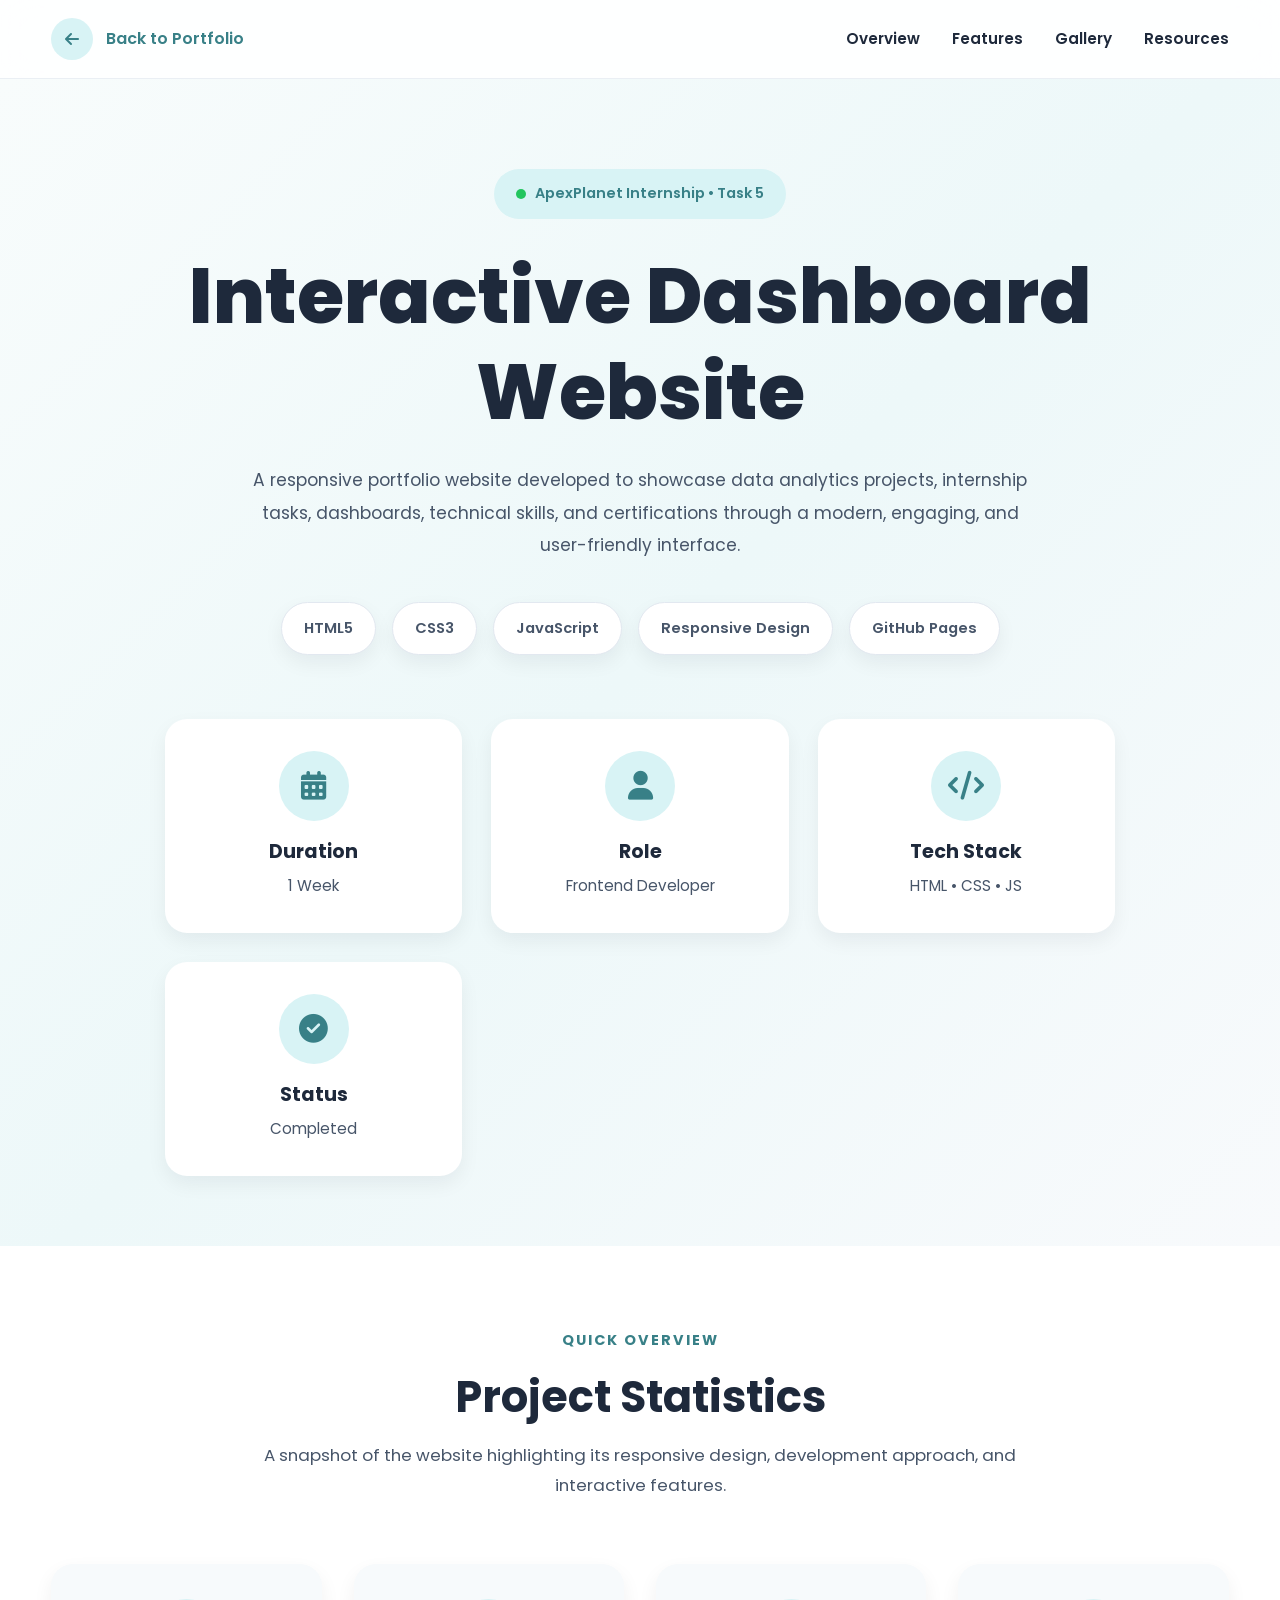
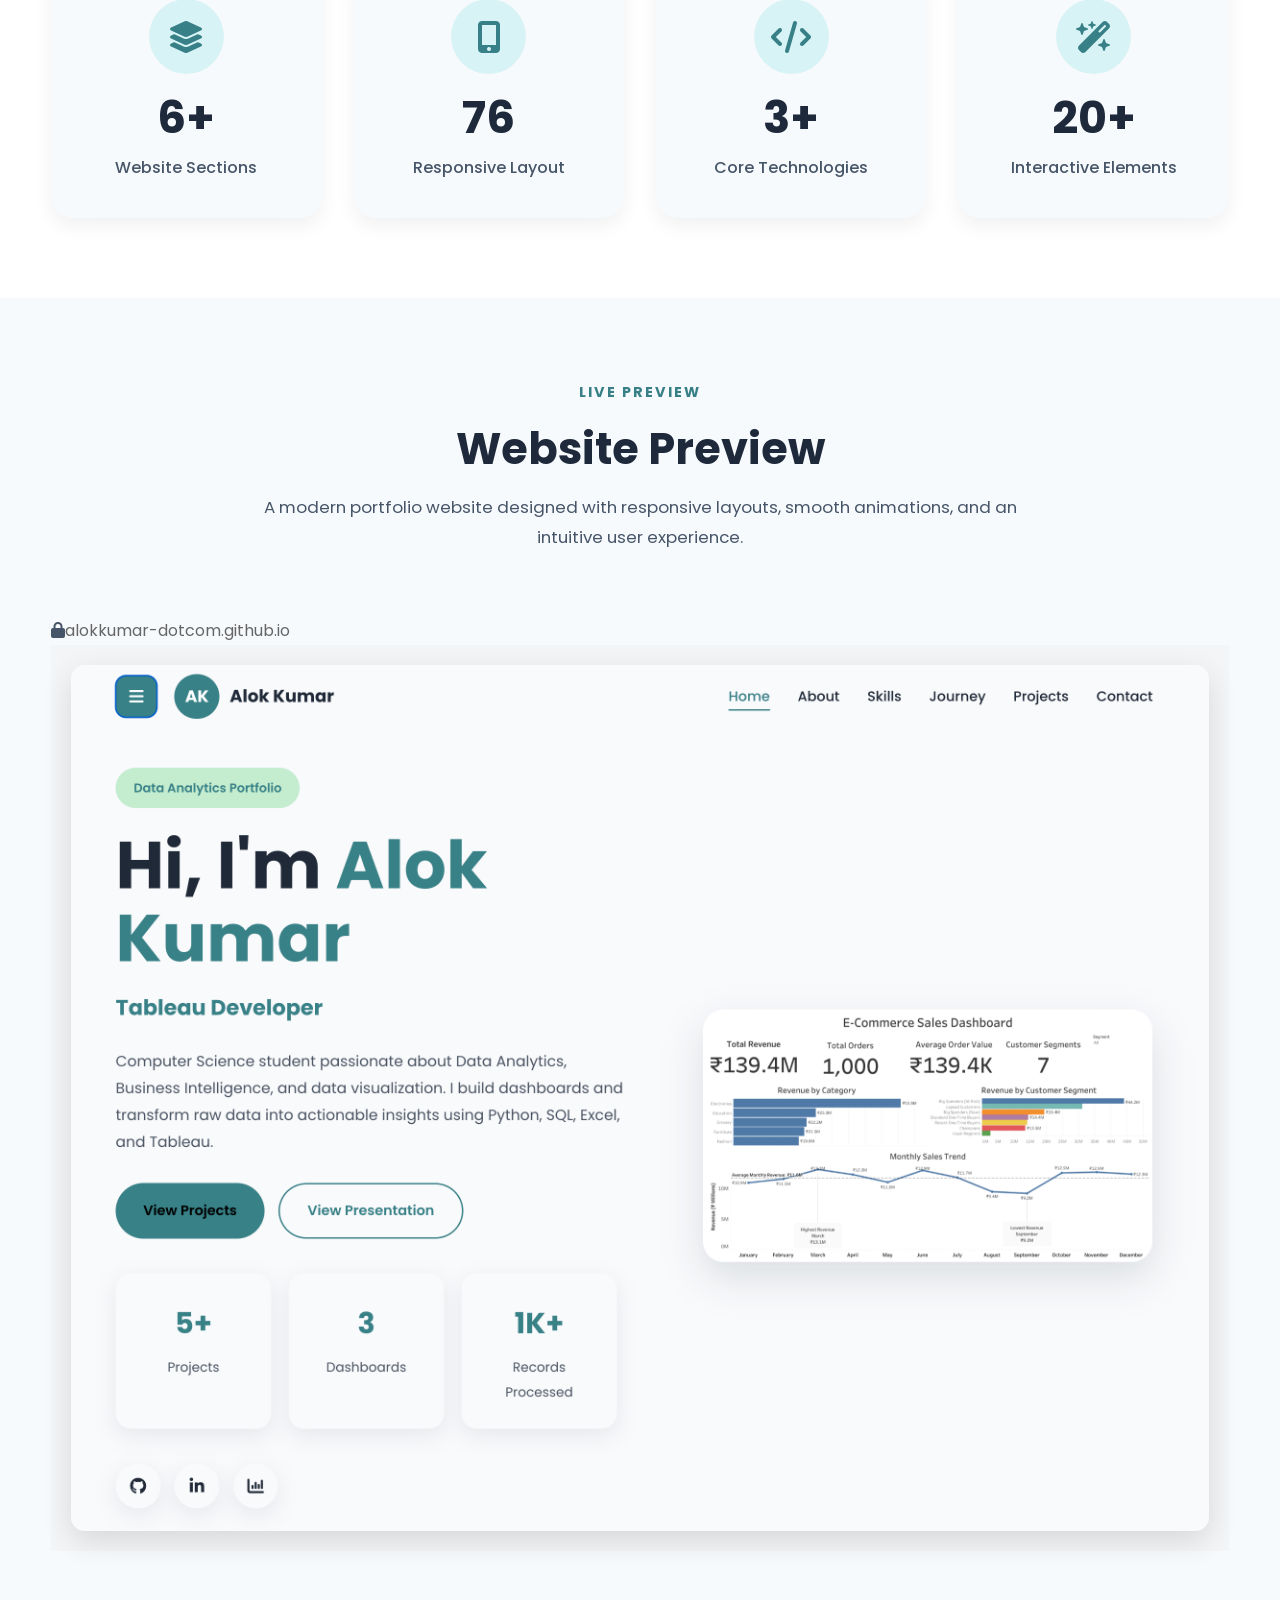
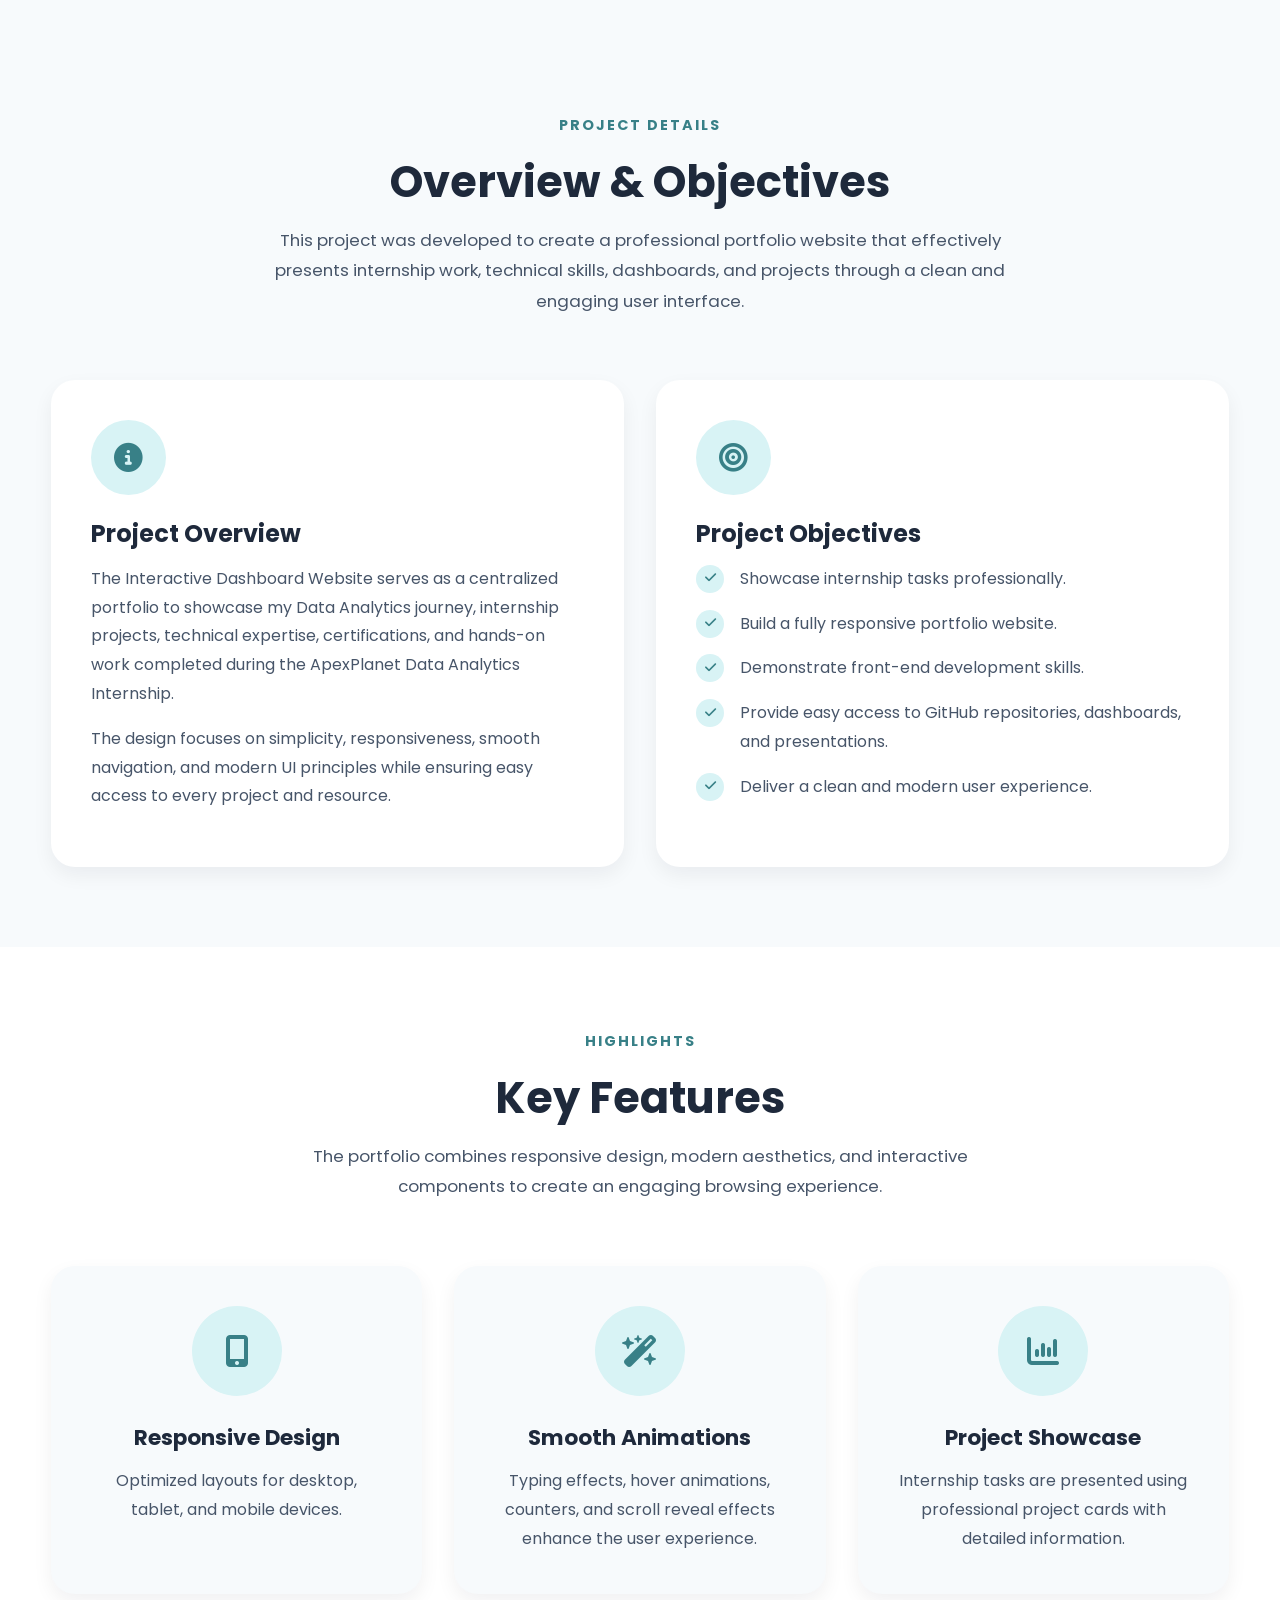
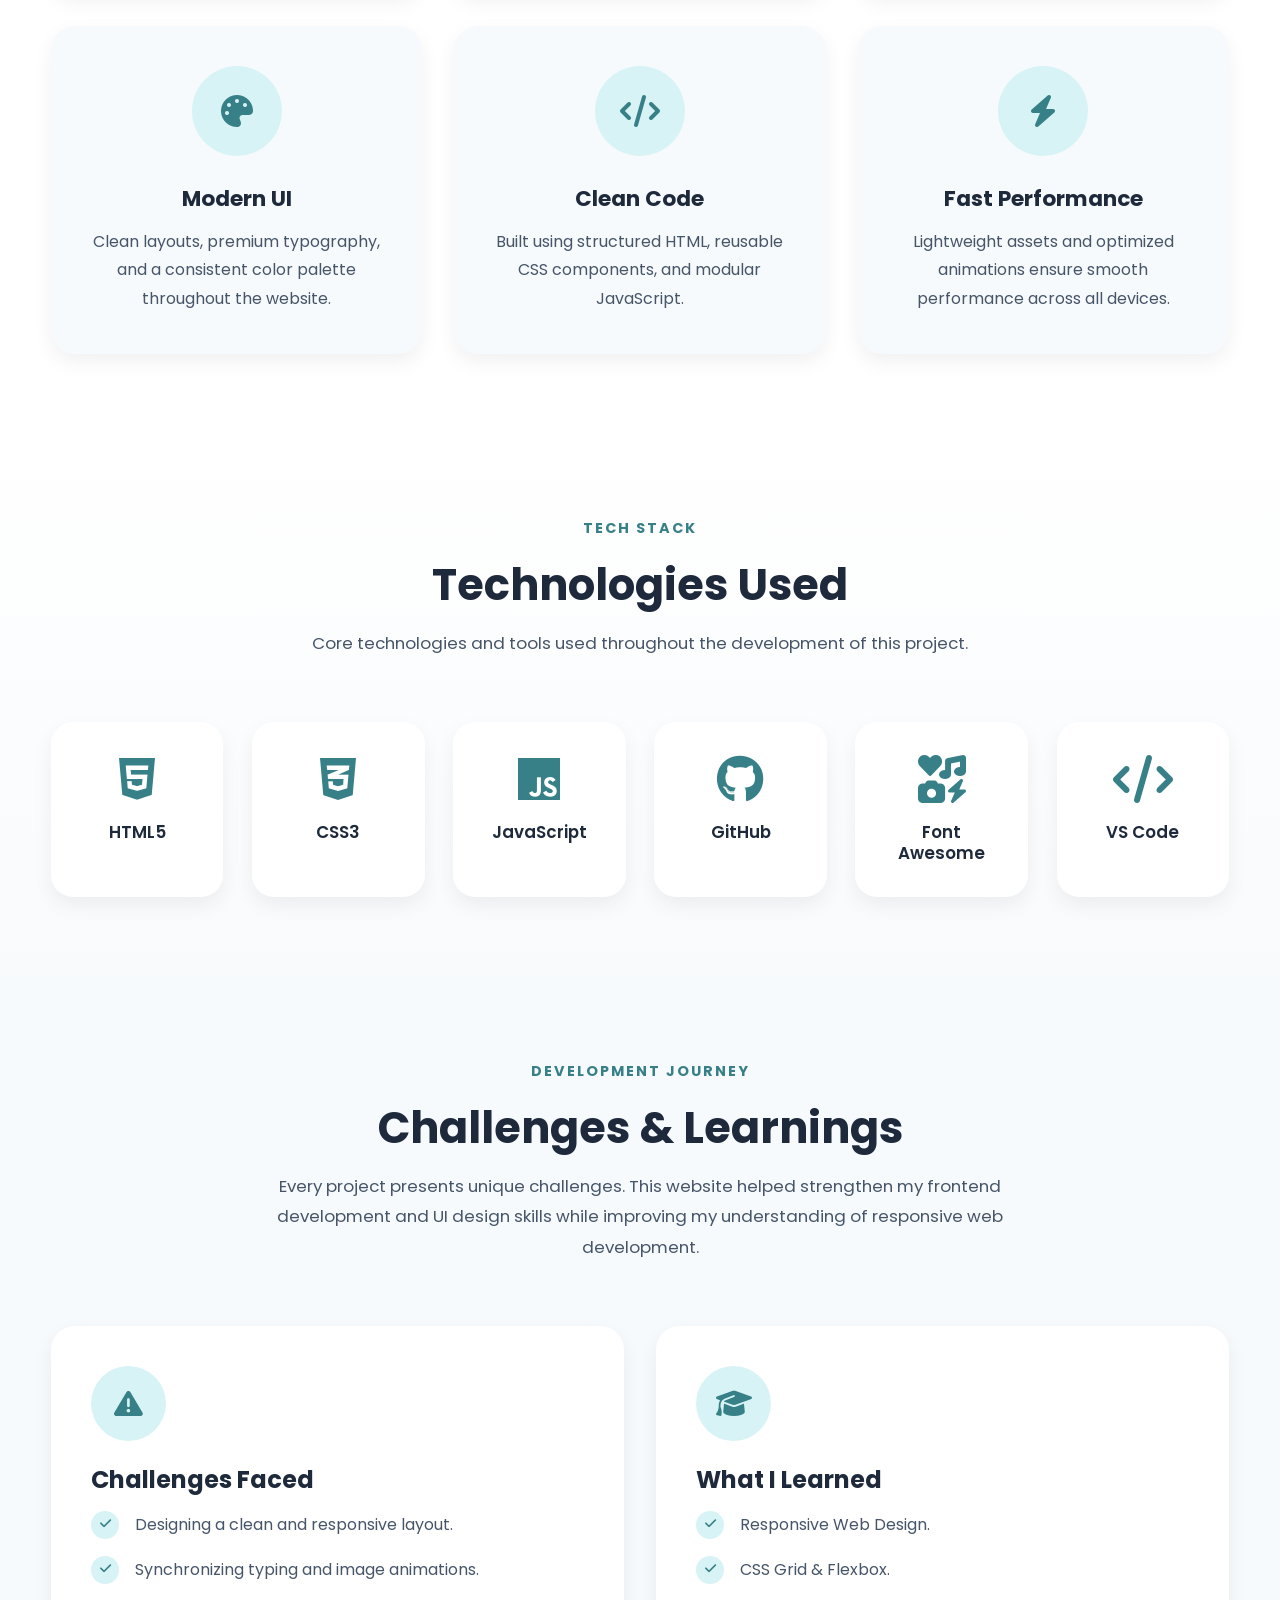
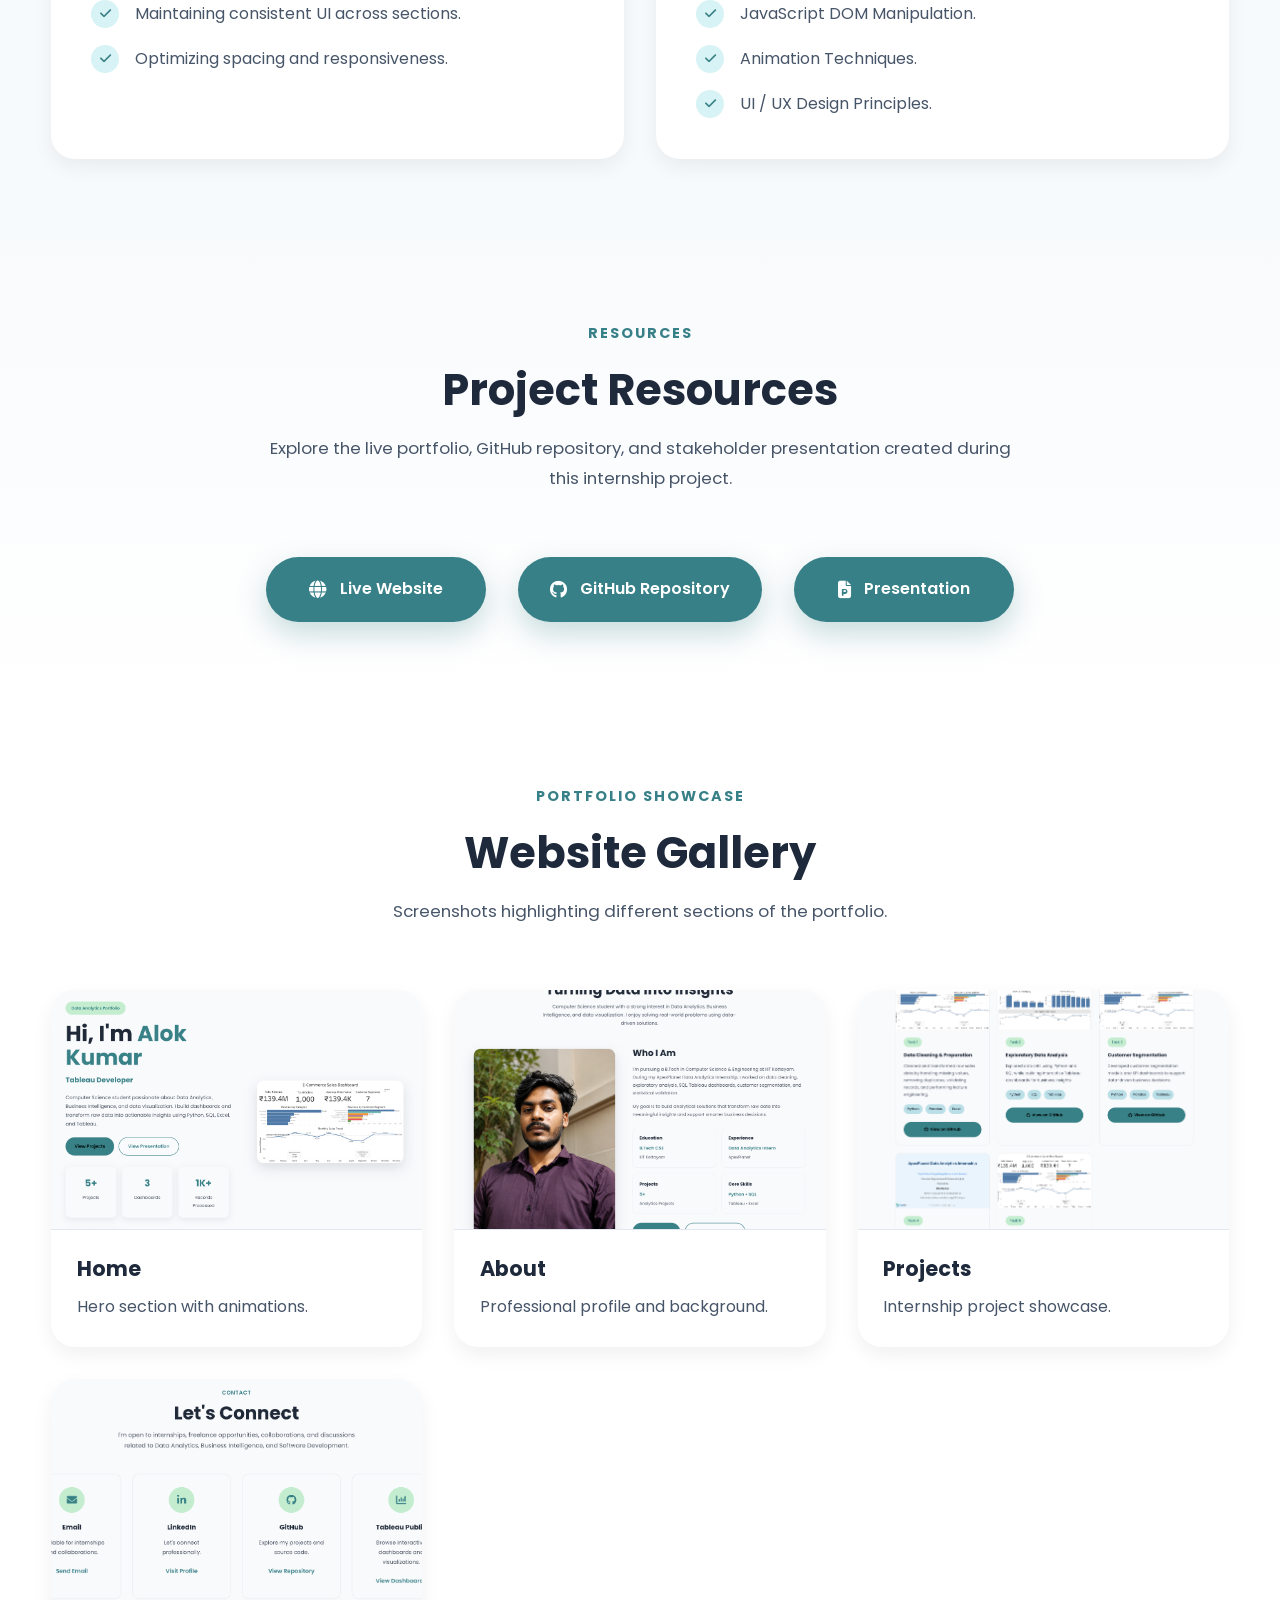
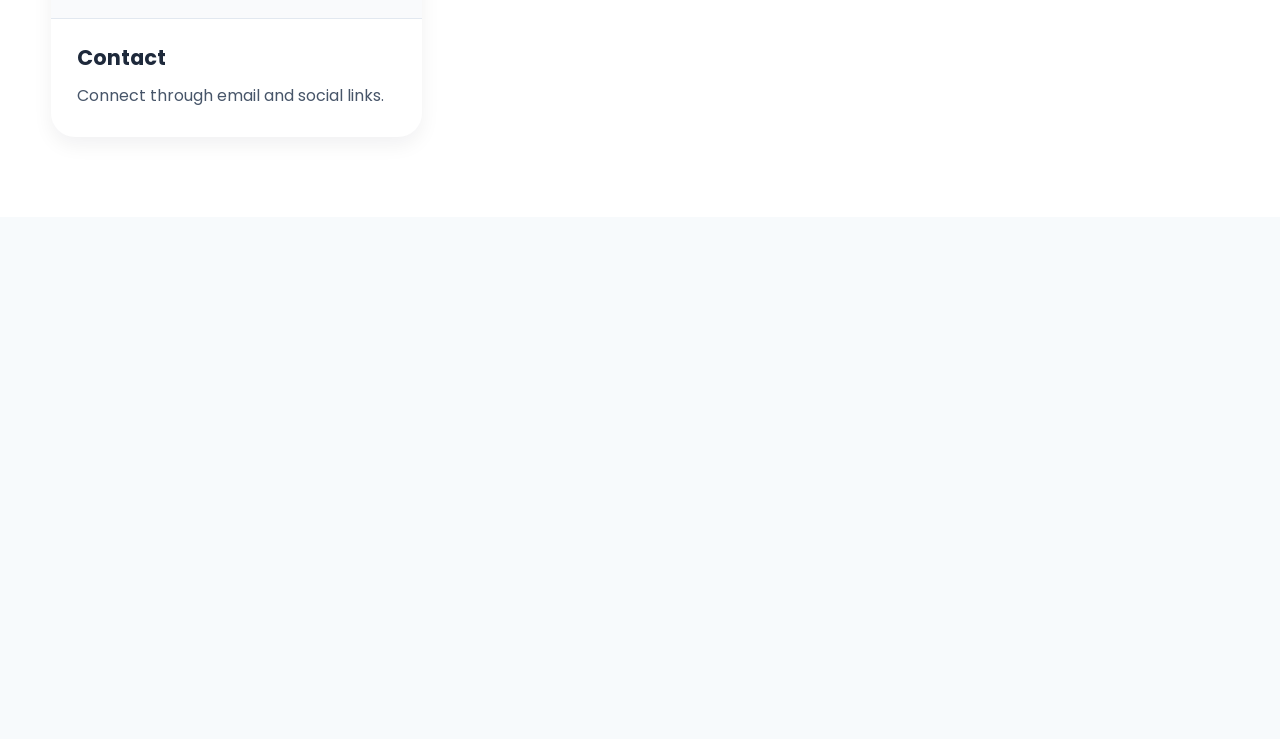
==== task5.html @ 6532d179 "Update Task 5 portfolio website" ====
<!doctype html>
<html lang="en">
  <head>
    <meta charset="UTF-8" />
    <meta name="viewport" content="width=device-width, initial-scale=1.0" />
    <meta
      name="description"
      content="Task 5 - Interactive Dashboard Website | ApexPlanet Internship"
    />
    <meta name="author" content="Alok Kumar" />
    <title>Task 5 | Interactive Dashboard Website</title>
    <link rel="stylesheet" href="task5.css" />
    <link
      rel="stylesheet"
      href="https://cdnjs.cloudflare.com/ajax/libs/font-awesome/6.7.2/css/all.min.css"
    />
    <link rel="preconnect" href="https://fonts.googleapis.com" />
    <link rel="preconnect" href="https://fonts.gstatic.com" crossorigin />
    <link
      href="https://fonts.googleapis.com/css2?family=Poppins:wght@300;400;500;600;700;800&display=swap"
      rel="stylesheet"
    />
  </head>
  <body>
    <div class="progress-bar"></div>
    <button id="topBtn"><i class="fa-solid fa-arrow-up"></i></button>

    <header class="project-header">
      <div class="container">
        <a href="index.html#projects" class="back-btn"
          ><i class="fa-solid fa-arrow-left"></i
          ><span>Back to Portfolio</span></a
        >
        <nav>
          <ul class="project-nav">
            <li><a href="#overview">Overview</a></li>
            <li><a href="#features">Features</a></li>
            <li><a href="#gallery">Gallery</a></li>
            <li><a href="#resources">Resources</a></li>
          </ul>
        </nav>
      </div>
    </header>

    <section class="project-hero">
      <div class="container hero-container">
        <span class="project-badge">ApexPlanet Internship • Task 5</span>
        <h1>Interactive Dashboard Website</h1>
        <p>
          A responsive portfolio website developed to showcase data analytics
          projects, internship tasks, dashboards, technical skills, and
          certifications through a modern, engaging, and user-friendly
          interface.
        </p>
        <div class="project-tech">
          <span>HTML5</span><span>CSS3</span><span>JavaScript</span
          ><span>Responsive Design</span><span>GitHub Pages</span>
        </div>
        <div class="hero-stats">
          <div class="hero-card">
            <i class="fa-solid fa-calendar-days"></i>
            <h3>Duration</h3>
            <p>1 Week</p>
          </div>
          <div class="hero-card">
            <i class="fa-solid fa-user"></i>
            <h3>Role</h3>
            <p>Frontend Developer</p>
          </div>
          <div class="hero-card">
            <i class="fa-solid fa-code"></i>
            <h3>Tech Stack</h3>
            <p>HTML • CSS • JS</p>
          </div>
          <div class="hero-card">
            <i class="fa-solid fa-circle-check"></i>
            <h3>Status</h3>
            <p>Completed</p>
          </div>
        </div>
      </div>
    </section>

    <section class="project-stats">
      <div class="container">
        <div class="section-title">
          <span>Quick Overview</span>
          <h2>Project Statistics</h2>
          <p>
            A snapshot of the website highlighting its responsive design,
            development approach, and interactive features.
          </p>
        </div>
        <div class="stats-grid">
          <div class="stat-card">
            <i class="fa-solid fa-layer-group"></i>
            <h3 class="counter" data-target="6">0</h3>
            <p>Website Sections</p>
          </div>
          <div class="stat-card">
            <i class="fa-solid fa-mobile-screen-button"></i>
            <h3 class="counter" data-target="100">0</h3>
            <p>Responsive Layout</p>
          </div>
          <div class="stat-card">
            <i class="fa-solid fa-code"></i>
            <h3 class="counter" data-target="3">0</h3>
            <p>Core Technologies</p>
          </div>
          <div class="stat-card">
            <i class="fa-solid fa-wand-magic-sparkles"></i>
            <h3 class="counter" data-target="20">0</h3>
            <p>Interactive Elements</p>
          </div>
        </div>
      </div>
    </section>

    <section class="website-preview">
      <div class="container">
        <div class="section-title">
          <span>Live Preview</span>
          <h2>Website Preview</h2>
          <p>
            A modern portfolio website designed with responsive layouts, smooth
            animations, and an intuitive user experience.
          </p>
        </div>
        <div class="browser-window">
          <div class="browser-header">
            <div class="browser-controls">
              <span class="red"></span><span class="yellow"></span
              ><span class="green"></span>
            </div>
            <div class="browser-url">
              <i class="fa-solid fa-lock"></i
              ><a
                href="https://github.com/alokkumar-dotcom/alokkumar-DataAnalyst-Internship-Portfolio"
                target="_blank"
                ><span>alokkumar-dotcom.github.io</span></a
              >
            </div>
          </div>
          <div class="browser-body">
            <img
              src="assets/images/task5.png"
              alt="Interactive Dashboard Website"
            />
          </div>
        </div>
      </div>
    </section>

    <section class="overview" id="overview">
      <div class="container">
        <div class="section-title">
          <span>Project Details</span>
          <h2>Overview & Objectives</h2>
          <p>
            This project was developed to create a professional portfolio
            website that effectively presents internship work, technical skills,
            dashboards, and projects through a clean and engaging user
            interface.
          </p>
        </div>
        <div class="overview-grid">
          <div class="overview-card">
            <div class="card-icon"><i class="fa-solid fa-circle-info"></i></div>
            <h3>Project Overview</h3>
            <p>
              The Interactive Dashboard Website serves as a centralized
              portfolio to showcase my Data Analytics journey, internship
              projects, technical expertise, certifications, and hands-on work
              completed during the ApexPlanet Data Analytics Internship.
            </p>
            <p>
              The design focuses on simplicity, responsiveness, smooth
              navigation, and modern UI principles while ensuring easy access to
              every project and resource.
            </p>
          </div>
          <div class="overview-card">
            <div class="card-icon"><i class="fa-solid fa-bullseye"></i></div>
            <h3>Project Objectives</h3>
            <ul class="objective-list">
              <li>
                <i class="fa-solid fa-check"></i>Showcase internship tasks
                professionally.
              </li>
              <li>
                <i class="fa-solid fa-check"></i>Build a fully responsive
                portfolio website.
              </li>
              <li>
                <i class="fa-solid fa-check"></i>Demonstrate front-end
                development skills.
              </li>
              <li>
                <i class="fa-solid fa-check"></i>Provide easy access to GitHub
                repositories, dashboards, and presentations.
              </li>
              <li>
                <i class="fa-solid fa-check"></i>Deliver a clean and modern user
                experience.
              </li>
            </ul>
          </div>
        </div>
      </div>
    </section>

    <section class="features" id="features">
      <div class="container">
        <div class="section-title">
          <span>Highlights</span>
          <h2>Key Features</h2>
          <p>
            The portfolio combines responsive design, modern aesthetics, and
            interactive components to create an engaging browsing experience.
          </p>
        </div>
        <div class="feature-grid">
          <div class="feature-card">
            <div class="feature-icon">
              <i class="fa-solid fa-mobile-screen-button"></i>
            </div>
            <h3>Responsive Design</h3>
            <p>Optimized layouts for desktop, tablet, and mobile devices.</p>
          </div>
          <div class="feature-card">
            <div class="feature-icon">
              <i class="fa-solid fa-wand-magic-sparkles"></i>
            </div>
            <h3>Smooth Animations</h3>
            <p>
              Typing effects, hover animations, counters, and scroll reveal
              effects enhance the user experience.
            </p>
          </div>
          <div class="feature-card">
            <div class="feature-icon">
              <i class="fa-solid fa-chart-column"></i>
            </div>
            <h3>Project Showcase</h3>
            <p>
              Internship tasks are presented using professional project cards
              with detailed information.
            </p>
          </div>
          <div class="feature-card">
            <div class="feature-icon"><i class="fa-solid fa-palette"></i></div>
            <h3>Modern UI</h3>
            <p>
              Clean layouts, premium typography, and a consistent color palette
              throughout the website.
            </p>
          </div>
          <div class="feature-card">
            <div class="feature-icon"><i class="fa-solid fa-code"></i></div>
            <h3>Clean Code</h3>
            <p>
              Built using structured HTML, reusable CSS components, and modular
              JavaScript.
            </p>
          </div>
          <div class="feature-card">
            <div class="feature-icon"><i class="fa-solid fa-bolt"></i></div>
            <h3>Fast Performance</h3>
            <p>
              Lightweight assets and optimized animations ensure smooth
              performance across all devices.
            </p>
          </div>
        </div>
      </div>
    </section>

    <section class="technologies">
      <div class="container">
        <div class="section-title">
          <span>Tech Stack</span>
          <h2>Technologies Used</h2>
          <p>
            Core technologies and tools used throughout the development of this
            project.
          </p>
        </div>
        <div class="tech-grid">
          <div class="tech-card">
            <i class="fa-brands fa-html5"></i>
            <h3>HTML5</h3>
          </div>
          <div class="tech-card">
            <i class="fa-brands fa-css3-alt"></i>
            <h3>CSS3</h3>
          </div>
          <div class="tech-card">
            <i class="fa-brands fa-js"></i>
            <h3>JavaScript</h3>
          </div>
          <div class="tech-card">
            <i class="fa-brands fa-github"></i>
            <h3>GitHub</h3>
          </div>
          <div class="tech-card">
            <i class="fa-solid fa-icons"></i>
            <h3>Font Awesome</h3>
          </div>
          <div class="tech-card">
            <i class="fa-solid fa-code"></i>
            <h3>VS Code</h3>
          </div>
        </div>
      </div>
    </section>

    <section class="challenges">
      <div class="container">
        <div class="section-title">
          <span>Development Journey</span>
          <h2>Challenges & Learnings</h2>
          <p>
            Every project presents unique challenges. This website helped
            strengthen my frontend development and UI design skills while
            improving my understanding of responsive web development.
          </p>
        </div>
        <div class="overview-grid">
          <div class="overview-card">
            <div class="card-icon">
              <i class="fa-solid fa-triangle-exclamation"></i>
            </div>
            <h3>Challenges Faced</h3>
            <ul class="objective-list">
              <li>
                <i class="fa-solid fa-check"></i>Designing a clean and
                responsive layout.
              </li>
              <li>
                <i class="fa-solid fa-check"></i>Synchronizing typing and image
                animations.
              </li>
              <li>
                <i class="fa-solid fa-check"></i>Maintaining consistent UI
                across sections.
              </li>
              <li>
                <i class="fa-solid fa-check"></i>Optimizing spacing and
                responsiveness.
              </li>
            </ul>
          </div>
          <div class="overview-card">
            <div class="card-icon">
              <i class="fa-solid fa-graduation-cap"></i>
            </div>
            <h3>What I Learned</h3>
            <ul class="objective-list">
              <li><i class="fa-solid fa-check"></i>Responsive Web Design.</li>
              <li><i class="fa-solid fa-check"></i>CSS Grid & Flexbox.</li>
              <li>
                <i class="fa-solid fa-check"></i>JavaScript DOM Manipulation.
              </li>
              <li><i class="fa-solid fa-check"></i>Animation Techniques.</li>
              <li>
                <i class="fa-solid fa-check"></i>UI / UX Design Principles.
              </li>
            </ul>
          </div>
        </div>
      </div>
    </section>

    <section class="project-links" id="resources">
      <div class="container">
        <div class="section-title">
          <span>Resources</span>
          <h2>Project Resources</h2>
          <p>
            Explore the live portfolio, GitHub repository, and stakeholder
            presentation created during this internship project.
          </p>
        </div>
        <div class="link-buttons">
          <a
            href="http://127.0.0.1:5500/Task%205/index.html#projects"
            target="_blank"
            class="btn"
            ><i class="fa-solid fa-globe"></i>Live Website</a
          >
          <a
            href="https://github.com/alokkumar-dotcom/alokkumar-DataAnalyst-Internship-Portfolio"
            target="_blank"
            class="btn"
            ><i class="fa-brands fa-github"></i>GitHub Repository</a
          >
          <a
            href="assets/pdf/final_presentation.pdf"
            target="_blank"
            class="btn"
            ><i class="fa-solid fa-file-powerpoint"></i>Presentation</a
          >
        </div>
      </div>
    </section>

    <section class="gallery" id="gallery">
      <div class="container">
        <div class="section-title">
          <span>Portfolio Showcase</span>
          <h2>Website Gallery</h2>
          <p>Screenshots highlighting different sections of the portfolio.</p>
        </div>
        <div class="gallery-grid">
          <div class="gallery-item">
            <img src="assets/images/home.png" alt="Home Page" />
            <div class="gallery-content">
              <h3>Home</h3>
              <p>Hero section with animations.</p>
            </div>
          </div>
          <div class="gallery-item">
            <img src="assets/images/about.png" alt="About" />
            <div class="gallery-content">
              <h3>About</h3>
              <p>Professional profile and background.</p>
            </div>
          </div>
          <div class="gallery-item">
            <img src="assets/images/projects.png" alt="Projects" />
            <div class="gallery-content">
              <h3>Projects</h3>
              <p>Internship project showcase.</p>
            </div>
          </div>
          <div class="gallery-item">
            <img src="assets/images/contact.png" alt="Contact" />
            <div class="gallery-content">
              <h3>Contact</h3>
              <p>Connect through email and social links.</p>
            </div>
          </div>
        </div>
      </div>
    </section>

    <footer class="project-footer">
      <div class="container">
        <div class="footer-content">
          <h2>Thank You for Visiting</h2>
          <p>
            This project was developed as part of the ApexPlanet Data Analytics
            Internship to demonstrate modern frontend development skills,
            responsive design principles, and interactive web experiences.
          </p>
          <div class="footer-social">
            <a
              href="https://github.com/alokkumar-dotcom"
              target="_blank"
              aria-label="GitHub"
              ><i class="fa-brands fa-github"></i
            ></a>
            <a
              href="https://www.linkedin.com/in/alok-kumar-b19a2835b/"
              target="_blank"
              aria-label="LinkedIn"
              ><i class="fa-brands fa-linkedin-in"></i
            ></a>
            <a href="YOUR_PORTFOLIO_LINK" target="_blank" aria-label="Portfolio"
              ><i class="fa-solid fa-globe"></i
            ></a>
          </div>
          <div class="footer-divider"></div>
          <p class="copyright">
            © <span id="year"></span> Alok Kumar. All Rights Reserved.
          </p>
        </div>
      </div>
    </footer>

    <script src="task5.js"></script>
  </body>
</html>
---- task5.css ----
@import url("https://fonts.googleapis.com/css2?family=Poppins:wght@300;400;500;600;700;800&display=swap");

:root {
    --primary: #388087;
    --primary-dark: #2f6f74;
    --primary-light: #d8f3f5;
    --background: #f7fafc;
    --white: #ffffff;
    --heading: #1e293b;
    --text: #475569;
    --border: #e2e8f0;
    --success: #22c55e;
    --warning: #f59e0b;
    --danger: #ef4444;
    --radius: 22px;
    --shadow-sm: 0 8px 20px rgba(15, 23, 42, .06);
    --shadow: 0 15px 35px rgba(15, 23, 42, .1);
    --shadow-lg: 0 25px 60px rgba(15, 23, 42, .15);
    --transition: .35s ease;
    --container: 1180px
}

* {
    margin: 0;
    padding: 0;
    box-sizing: border-box
}

html {
    scroll-behavior: smooth
}

body {
    font-family: "Poppins", sans-serif;
    background: var(--background);
    color: var(--text);
    line-height: 1.8;
    overflow-x: hidden
}

img {
    display: block;
    width: 100%
}

a {
    text-decoration: none;
    color: inherit
}

button {
    font-family: inherit
}

.container {
    width: min(var(--container), 92%);
    margin: auto
}

section {
    padding: 80px 0
}

h1,
h2,
h3,
h4 {
    color: var(--heading);
    line-height: 1.25
}

p {
    color: var(--text)
}

ul {
    list-style: none
}

.project-header {
    position: sticky;
    top: 0;
    left: 0;
    width: 100%;
    z-index: 1000;
    backdrop-filter: blur(18px);
    background: rgba(255, 255, 255, .85);
    border-bottom: 1px solid rgba(226, 232, 240, .7);
    transition: var(--transition)
}

.project-header .container {
    display: flex;
    justify-content: space-between;
    align-items: center;
    height: 78px
}

.back-btn {
    display: flex;
    align-items: center;
    gap: .8rem;
    font-size: 1rem;
    font-weight: 600;
    color: var(--primary);
    transition: var(--transition)
}

.back-btn i {
    width: 42px;
    height: 42px;
    border-radius: 50%;
    display: flex;
    justify-content: center;
    align-items: center;
    background: var(--primary-light);
    transition: var(--transition)
}

.back-btn:hover {
    color: var(--primary-dark)
}

.back-btn:hover i {
    transform: translateX(-4px);
    background: var(--primary);
    color: white
}

.project-nav {
    display: flex;
    align-items: center;
    gap: 2rem
}

.project-nav a {
    position: relative;
    font-size: .95rem;
    font-weight: 600;
    color: var(--heading);
    transition: var(--transition)
}

.project-nav a::after {
    content: "";
    position: absolute;
    left: 0;
    bottom: -8px;
    width: 0;
    height: 3px;
    border-radius: 999px;
    background: var(--primary);
    transition: .35s
}

.project-nav a:hover {
    color: var(--primary)
}

.project-nav a:hover::after {
    width: 100%
}

.project-header.scrolled {
    box-shadow: var(--shadow)
}

.project-hero {
    padding: 90px 0 70px;
    background: linear-gradient(135deg, #f8fcfc 0%, #edf8f9 50%, #f8fafc 100%);
    overflow: hidden
}

.hero-container {
    max-width: 950px;
    margin: auto;
    text-align: center
}

.project-badge {
    display: inline-flex;
    align-items: center;
    gap: .6rem;
    padding: 12px 22px;
    border-radius: 999px;
    background: var(--primary-light);
    color: var(--primary);
    font-size: .9rem;
    font-weight: 600;
    margin-bottom: 1.8rem
}

.project-badge::before {
    content: "";
    width: 10px;
    height: 10px;
    border-radius: 50%;
    background: var(--success)
}

.project-hero h1 {
    font-size: clamp(3rem, 7vw, 4.8rem);
    font-weight: 800;
    margin-bottom: 1.5rem;
    color: var(--heading)
}

.project-hero p {
    max-width: 780px;
    margin: auto;
    font-size: 1.08rem;
    color: var(--text);
    line-height: 1.9
}

.project-tech {
    display: flex;
    justify-content: center;
    flex-wrap: wrap;
    gap: 1rem;
    margin: 2.5rem 0 4rem
}

.project-tech span {
    padding: 12px 22px;
    background: white;
    border: 1px solid var(--border);
    border-radius: 999px;
    font-size: .92rem;
    font-weight: 600;
    transition: var(--transition);
    box-shadow: var(--shadow-sm)
}

.project-tech span:hover {
    background: var(--primary);
    color: white;
    transform: translateY(-4px)
}

.hero-stats {
    display: grid;
    grid-template-columns: repeat(auto-fit, minmax(220px, 1fr));
    gap: 1.8rem
}

.hero-card {
    background: white;
    border-radius: 22px;
    padding: 2rem;
    text-align: center;
    box-shadow: var(--shadow-sm);
    transition: var(--transition)
}

.hero-card:hover {
    transform: translateY(-8px);
    box-shadow: var(--shadow-lg)
}

.hero-card i {
    width: 70px;
    height: 70px;
    margin: auto;
    margin-bottom: 1.2rem;
    border-radius: 50%;
    display: flex;
    justify-content: center;
    align-items: center;
    background: var(--primary-light);
    color: var(--primary);
    font-size: 1.8rem
}

.hero-card h3 {
    margin-bottom: .5rem;
    font-size: 1.2rem
}

.hero-card p {
    margin: 0;
    font-size: .95rem;
    color: var(--text)
}

.project-stats {
    padding: 80px 0;
    background: white
}

.section-title {
    max-width: 760px;
    margin: 0 auto 4rem;
    text-align: center
}

.section-title span {
    display: inline-block;
    color: var(--primary);
    font-size: .9rem;
    font-weight: 700;
    letter-spacing: 2px;
    text-transform: uppercase;
    margin-bottom: 1rem
}

.section-title h2 {
    font-size: 2.7rem;
    margin-bottom: 1rem
}

.section-title p {
    font-size: 1.05rem;
    color: var(--text)
}

.stats-grid {
    display: grid;
    grid-template-columns: repeat(auto-fit, minmax(220px, 1fr));
    gap: 2rem
}

.stat-card {
    background: var(--background);
    border-radius: 22px;
    padding: 2.2rem;
    text-align: center;
    transition: var(--transition);
    box-shadow: var(--shadow-sm)
}

.stat-card:hover {
    transform: translateY(-10px);
    box-shadow: var(--shadow-lg)
}

.stat-card i {
    width: 75px;
    height: 75px;
    margin: auto;
    margin-bottom: 1rem;
    border-radius: 50%;
    display: flex;
    align-items: center;
    justify-content: center;
    background: var(--primary-light);
    color: var(--primary);
    font-size: 2rem
}

.stat-card h3 {
    font-size: 2.8rem;
    margin-bottom: .5rem;
    color: var(--heading)
}

.stat-card p {
    font-weight: 500
}

.overview,
.challenges {
    background: var(--background)
}

.overview-grid {
    display: grid;
    grid-template-columns: repeat(auto-fit, minmax(360px, 1fr));
    gap: 2rem;
    align-items: stretch
}

.overview-card {
    background: white;
    border-radius: 24px;
    padding: 2.5rem;
    box-shadow: var(--shadow-sm);
    transition: var(--transition);
    position: relative;
    overflow: hidden
}

.overview-card::before {
    content: "";
    position: absolute;
    left: 0;
    top: 0;
    width: 6px;
    height: 100%;
    background: var(--primary);
    transform: scaleY(0);
    transform-origin: top;
    transition: .4s
}

.overview-card:hover {
    transform: translateY(-8px);
    box-shadow: var(--shadow-lg)
}

.overview-card:hover::before {
    transform: scaleY(1)
}

.card-icon {
    width: 75px;
    height: 75px;
    border-radius: 50%;
    display: flex;
    justify-content: center;
    align-items: center;
    background: var(--primary-light);
    color: var(--primary);
    font-size: 1.8rem;
    margin-bottom: 1.5rem;
    transition: var(--transition)
}

.overview-card:hover .card-icon {
    background: var(--primary);
    color: white;
    transform: rotate(10deg) scale(1.05)
}

.overview-card h3 {
    margin-bottom: 1rem;
    font-size: 1.5rem
}

.overview-card p {
    margin-bottom: 1rem;
    color: var(--text)
}

.objective-list {
    display: flex;
    flex-direction: column;
    gap: 1rem
}

.objective-list li {
    display: flex;
    align-items: flex-start;
    gap: 1rem;
    font-size: 1rem;
    color: var(--text)
}

.objective-list i {
    width: 28px;
    height: 28px;
    border-radius: 50%;
    display: flex;
    justify-content: center;
    align-items: center;
    background: var(--primary-light);
    color: var(--primary);
    font-size: .8rem;
    flex-shrink: 0
}

.features {
    background: white
}

.feature-grid {
    display: grid;
    grid-template-columns: repeat(auto-fit, minmax(300px, 1fr));
    gap: 2rem
}

.feature-card {
    background: var(--background);
    border-radius: 24px;
    padding: 2.5rem;
    text-align: center;
    transition: var(--transition);
    box-shadow: var(--shadow-sm);
    position: relative;
    overflow: hidden
}

.feature-card::before {
    content: "";
    position: absolute;
    left: 0;
    top: 0;
    width: 100%;
    height: 5px;
    background: var(--primary);
    transform: scaleX(0);
    transform-origin: left;
    transition: .4s
}

.feature-card:hover {
    transform: translateY(-10px);
    box-shadow: var(--shadow-lg)
}

.feature-card:hover::before {
    transform: scaleX(1)
}

.feature-icon {
    width: 90px;
    height: 90px;
    margin: auto;
    margin-bottom: 1.8rem;
    border-radius: 50%;
    display: flex;
    justify-content: center;
    align-items: center;
    background: var(--primary-light);
    color: var(--primary);
    font-size: 2rem;
    transition: var(--transition)
}

.feature-card:hover .feature-icon {
    background: var(--primary);
    color: white;
    transform: rotate(12deg) scale(1.08)
}

.feature-card h3 {
    margin-bottom: 1rem;
    font-size: 1.35rem
}

.feature-card p {
    color: var(--text);
    line-height: 1.8
}

.technologies {
    background: linear-gradient(180deg, #ffffff, #f8fafc)
}

.tech-grid {
    display: grid;
    grid-template-columns: repeat(auto-fit, minmax(170px, 1fr));
    gap: 1.8rem
}

.tech-card {
    background: white;
    border-radius: 22px;
    padding: 2rem;
    text-align: center;
    transition: var(--transition);
    box-shadow: var(--shadow-sm);
    border: 1px solid transparent
}

.tech-card:hover {
    transform: translateY(-8px);
    border-color: var(--primary);
    box-shadow: var(--shadow-lg)
}

.tech-card i {
    font-size: 3rem;
    color: var(--primary);
    margin-bottom: 1.2rem;
    transition: .35s
}

.tech-card:hover i {
    transform: scale(1.15)
}

.tech-card h3 {
    font-size: 1.05rem;
    font-weight: 600
}

.tech-card:nth-child(1):hover {
    background: #fff5f5
}

.tech-card:nth-child(2):hover {
    background: #eef7ff
}

.tech-card:nth-child(3):hover {
    background: #fffbe8
}

.tech-card:nth-child(4):hover {
    background: #f4f4f4
}

.tech-card:nth-child(5):hover {
    background: #f4f6ff
}

.tech-card:nth-child(6):hover {
    background: #eefdf5
}

.gallery {
    background: white
}

.gallery-grid {
    display: grid;
    grid-template-columns: repeat(auto-fit, minmax(300px, 1fr));
    gap: 2rem
}

.gallery-item {
    background: white;
    border-radius: 24px;
    overflow: hidden;
    box-shadow: var(--shadow-sm);
    transition: var(--transition);
    position: relative
}

.gallery-item:hover {
    transform: translateY(-10px);
    box-shadow: var(--shadow-lg)
}

.gallery-item img {
    height: 240px;
    object-fit: cover;
    transition: .6s;
    border-bottom: 1px solid var(--border)
}

.gallery-item:hover img {
    transform: scale(1.08)
}

.gallery-content {
    padding: 1.6rem
}

.gallery-content h3 {
    margin-bottom: .7rem;
    font-size: 1.3rem
}

.gallery-content p {
    color: var(--text)
}

.gallery-item::after {
    content: "View";
    position: absolute;
    inset: 0;
    display: flex;
    justify-content: center;
    align-items: center;
    font-size: 1.4rem;
    font-weight: 700;
    color: white;
    background: rgba(56, 128, 135, .72);
    opacity: 0;
    transition: .35s
}

.gallery-item:hover::after {
    opacity: 1
}

.project-links {
    background: linear-gradient(180deg, #f8fafc, #ffffff)
}

.link-buttons {
    display: flex;
    justify-content: center;
    flex-wrap: wrap;
    gap: 2rem;
    margin-top: 3rem
}

.btn {
    display: inline-flex;
    align-items: center;
    justify-content: center;
    gap: .8rem;
    min-width: 220px;
    padding: 18px 32px;
    border-radius: 999px;
    background: var(--primary);
    color: white;
    font-size: 1rem;
    font-weight: 600;
    transition: var(--transition);
    box-shadow: 0 12px 30px rgba(56, 128, 135, .28)
}

.btn i {
    font-size: 1.1rem
}

.btn:hover {
    background: var(--primary-dark);
    transform: translateY(-6px) scale(1.03);
    box-shadow: 0 20px 45px rgba(56, 128, 135, .35)
}

.project-footer {
    background: linear-gradient(135deg, #1e293b, #0f172a);
    color: white;
    padding: 80px 0 40px;
    text-align: center
}

.footer-content {
    max-width: 750px;
    margin: auto
}

.project-footer h2 {
    color: white;
    font-size: 2.2rem;
    margin-bottom: 1rem
}

.project-footer p {
    color: #cbd5e1;
    line-height: 1.9
}

.footer-social {
    display: flex;
    justify-content: center;
    gap: 1.5rem;
    margin: 2.5rem 0
}

.footer-social a {
    width: 58px;
    height: 58px;
    border-radius: 50%;
    display: flex;
    justify-content: center;
    align-items: center;
    background: rgba(255, 255, 255, .08);
    color: white;
    font-size: 1.3rem;
    transition: var(--transition)
}

.footer-social a:hover {
    background: var(--primary);
    transform: translateY(-6px)
}

.footer-divider {
    width: 120px;
    height: 2px;
    background: rgba(255, 255, 255, .2);
    margin: 2rem auto
}

.copyright {
    font-size: .95rem;
    color: #94a3b8
}

.progress-bar {
    position: fixed;
    left: 0;
    top: 0;
    height: 4px;
    width: 0;
    background: linear-gradient(90deg, #388087, #6fb3b8);
    z-index: 99999
}

#topBtn {
    position: fixed;
    right: 30px;
    bottom: 30px;
    width: 58px;
    height: 58px;
    border: none;
    border-radius: 50%;
    background: var(--primary);
    color: white;
    font-size: 1.2rem;
    cursor: pointer;
    display: flex;
    justify-content: center;
    align-items: center;
    box-shadow: var(--shadow);
    opacity: 0;
    visibility: hidden;
    transition: var(--transition);
    z-index: 999
}

#topBtn.show {
    opacity: 1;
    visibility: visible
}

#topBtn:hover {
    background: var(--primary-dark);
    transform: translateY(-6px)
}

.hidden {
    opacity: 0;
    transform: translateY(50px);
    transition: opacity .8s ease, transform .8s ease
}

.show {
    opacity: 1;
    transform: translateY(0)
}

img {
    transition: .5s
}

img:hover {
    transform: scale(1.02)
}

::-webkit-scrollbar {
    width: 10px
}

::-webkit-scrollbar-track {
    background: #edf2f7
}

::-webkit-scrollbar-thumb {
    background: #388087;
    border-radius: 999px
}

::-webkit-scrollbar-thumb:hover {
    background: #2f6f74
}

@media (max-width:992px) {
    .hero-stats {
        grid-template-columns: repeat(2, 1fr)
    }

    .stats-grid {
        grid-template-columns: repeat(2, 1fr)
    }

    .overview-grid {
        grid-template-columns: 1fr
    }

    .feature-grid {
        grid-template-columns: repeat(2, 1fr)
    }

    .tech-grid {
        grid-template-columns: repeat(3, 1fr)
    }

    .gallery-grid {
        grid-template-columns: repeat(2, 1fr)
    }

    .project-nav {
        display: none
    }
}

@media (max-width:768px) {
    section {
        padding: 65px 0
    }

    .project-hero h1 {
        font-size: 2.5rem
    }

    .section-title h2 {
        font-size: 2rem
    }

    .hero-stats,
    .stats-grid,
    .feature-grid,
    .tech-grid,
    .gallery-grid {
        grid-template-columns: 1fr
    }

    .browser-header {
        flex-direction: column;
        height: auto;
        gap: 1rem;
        padding: 1rem
    }

    .browser-url {
        width: 100%;
        justify-content: center
    }

    .link-buttons {
        flex-direction: column;
        align-items: center
    }

    .btn {
        width: 100%;
        max-width: 340px
    }

    .footer-social {
        flex-wrap: wrap
    }
}

@media (max-width:480px) {
    .project-header .container {
        height: 70px
    }

    .back-btn span {
        display: none
    }

    .project-badge {
        font-size: .8rem
    }

    .project-hero h1 {
        font-size: 2rem
    }

    .project-tech span {
        font-size: .8rem;
        padding: 10px 16px
    }

    .hero-card,
    .stat-card,
    .feature-card,
    .overview-card,
    .tech-card {
        padding: 1.5rem
    }

    .gallery-item img {
        height: 200px
    }
}

.browser-url a {
    color: #666;
    text-decoration: none;
    transition: .3s
}

.browser-url a:hover {
    color: var(--primary)
}

.browser-body {
    background: #f3f5f7;
    padding: 20px
}

.browser-body img {
    display: block;
    width: 100%;
    border-radius: 14px;
    box-shadow: 0 10px 30px rgba(0, 0, 0, .12)
}
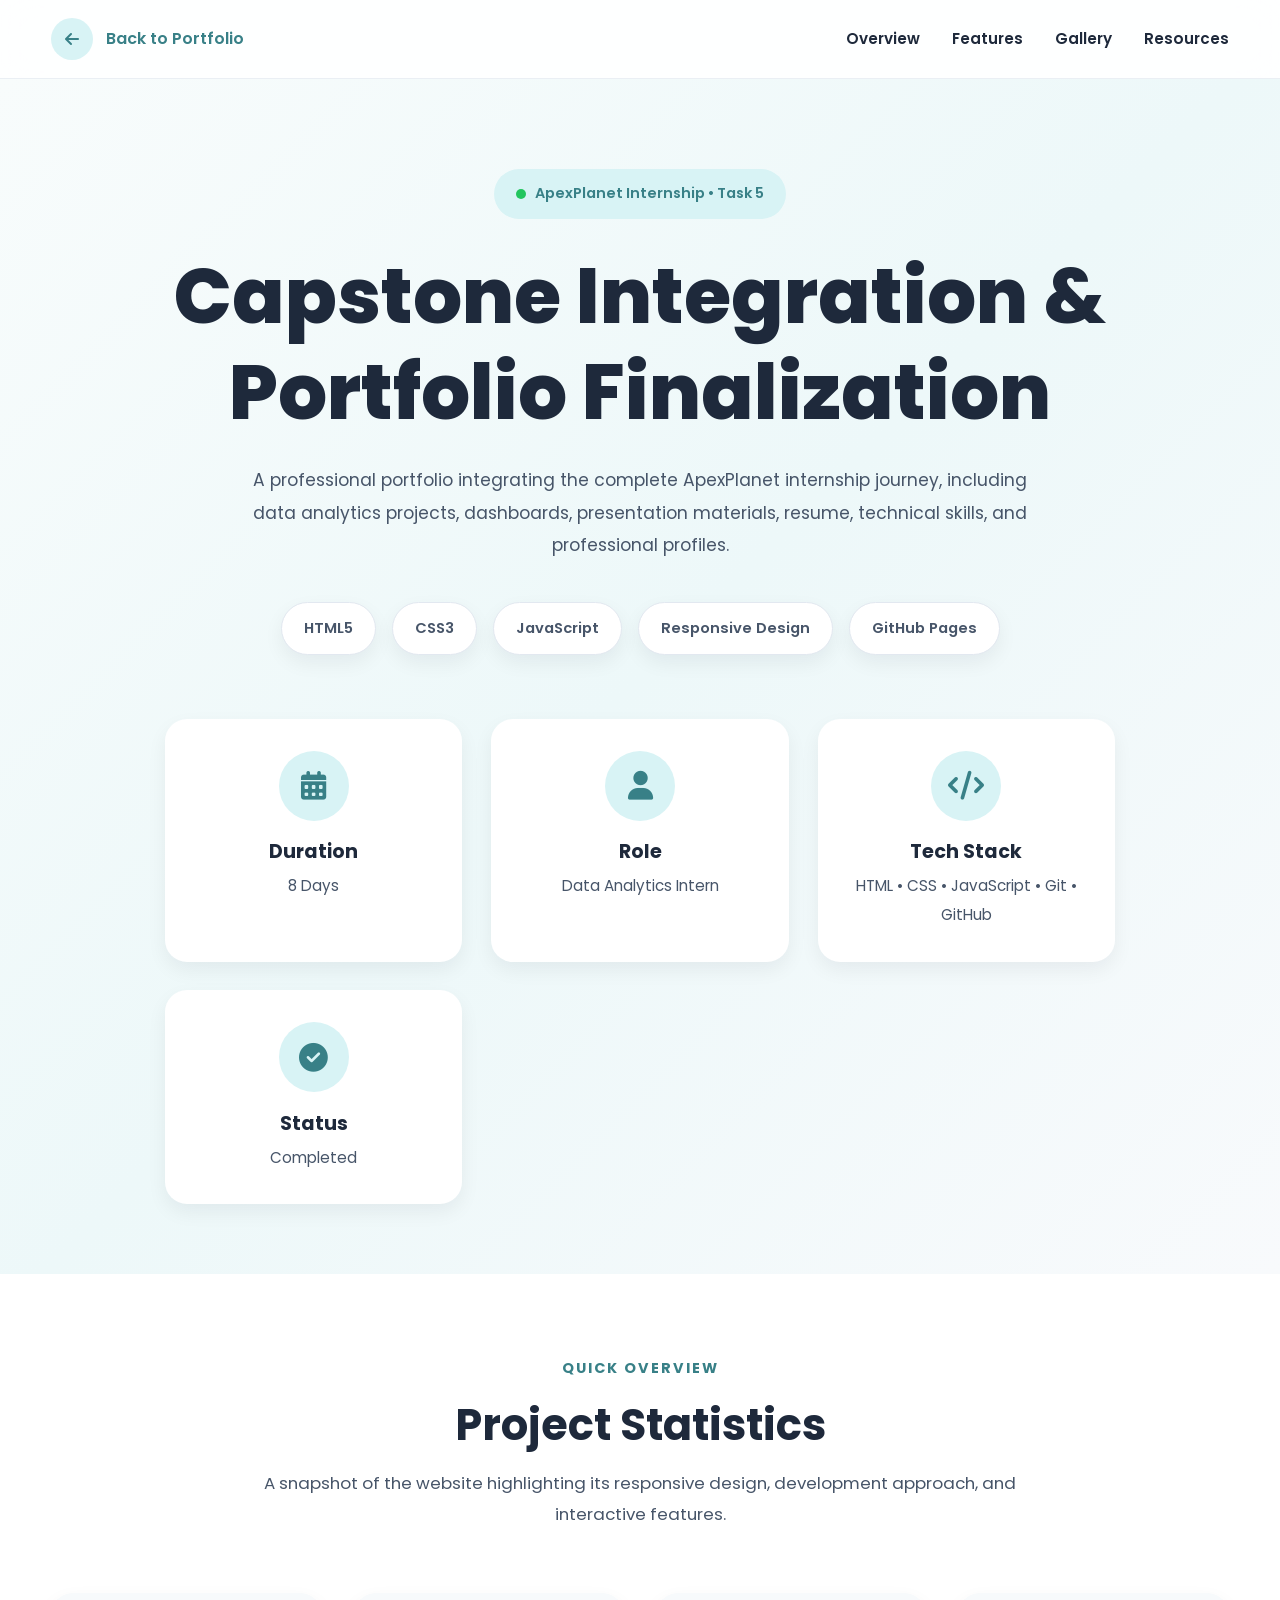
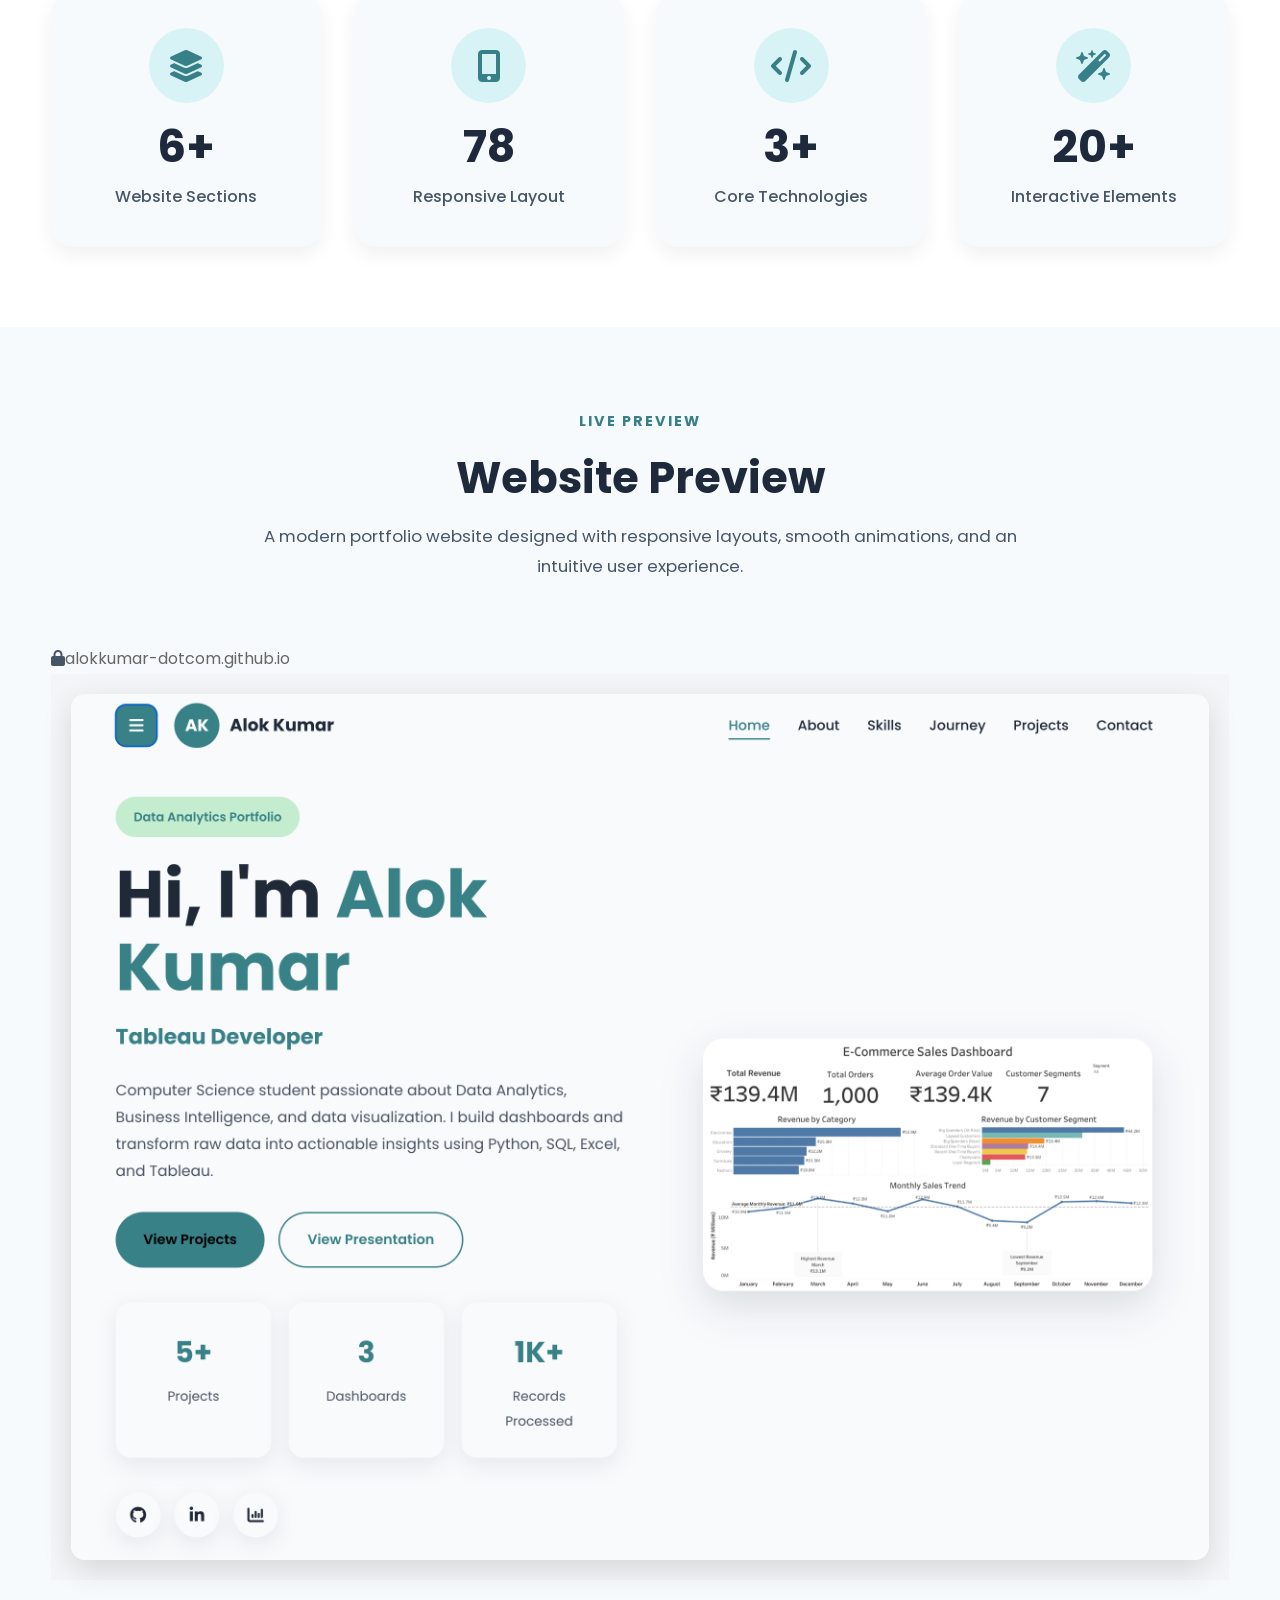
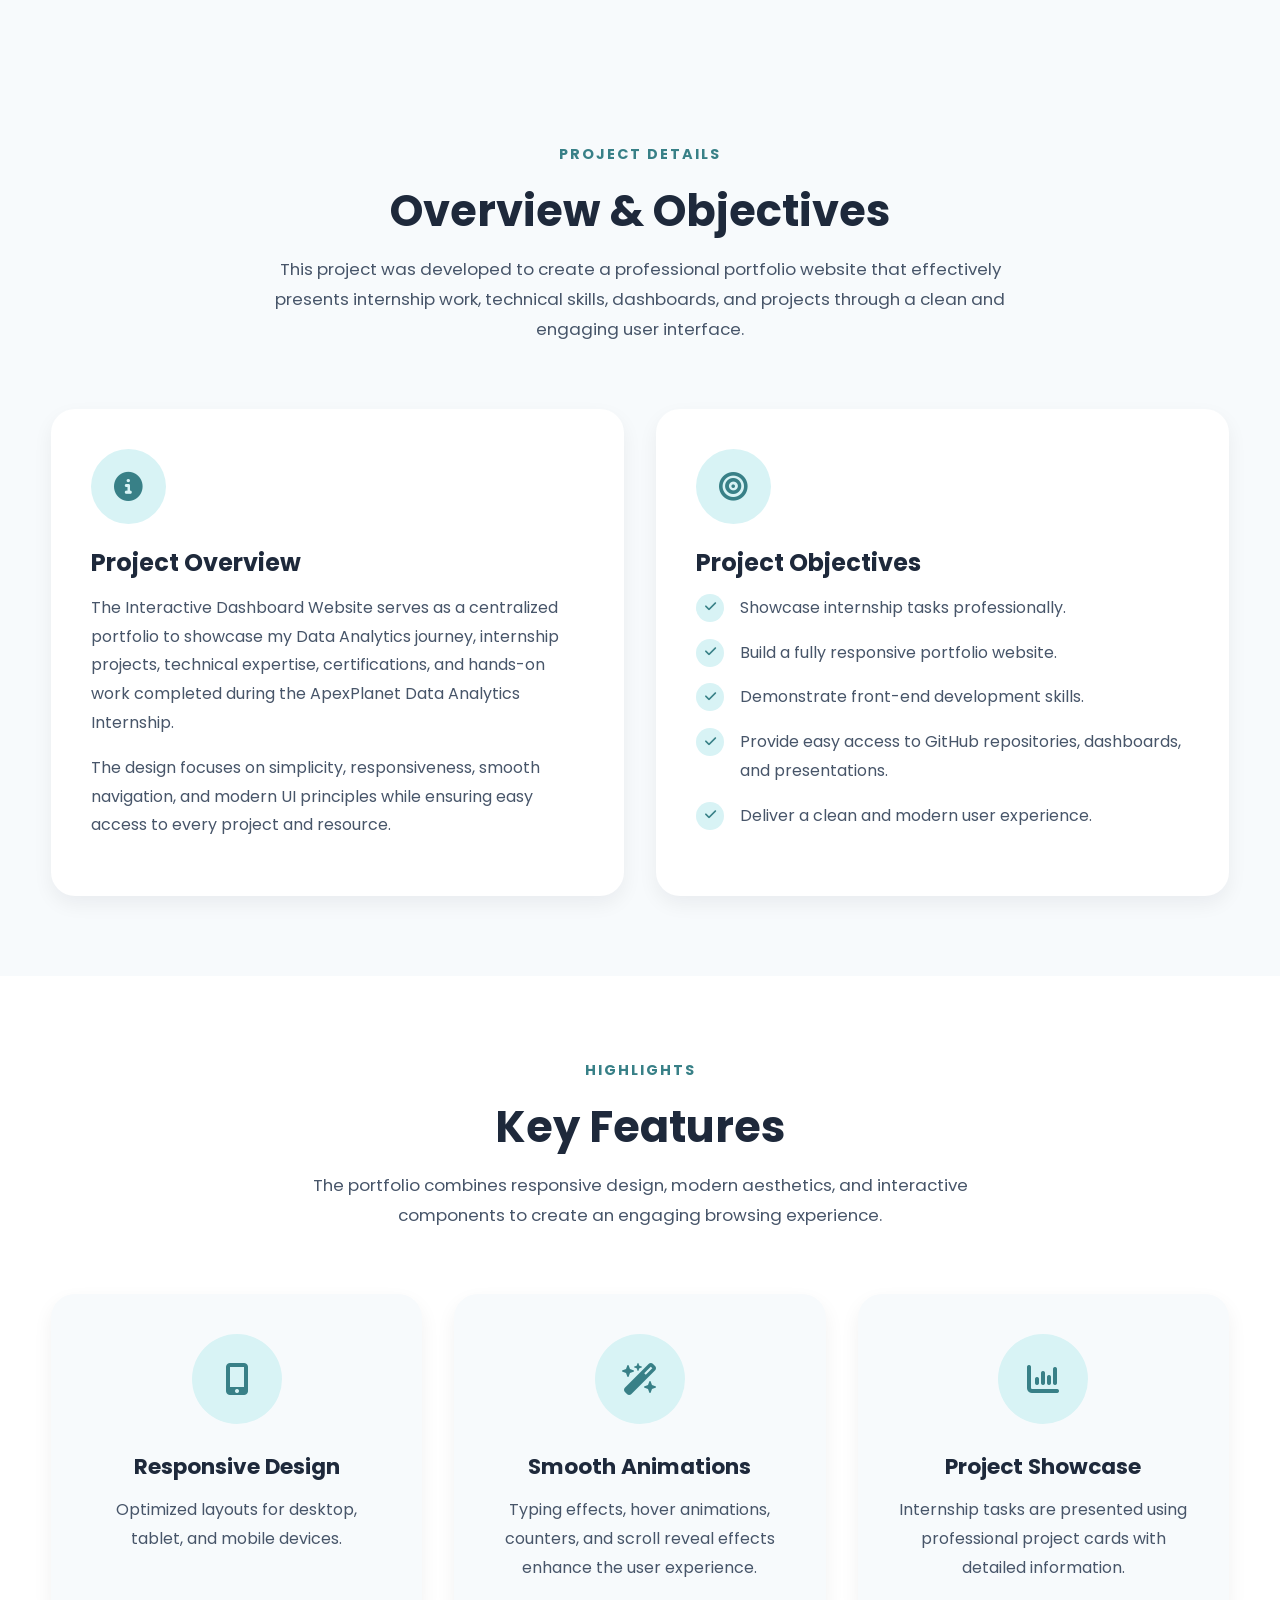
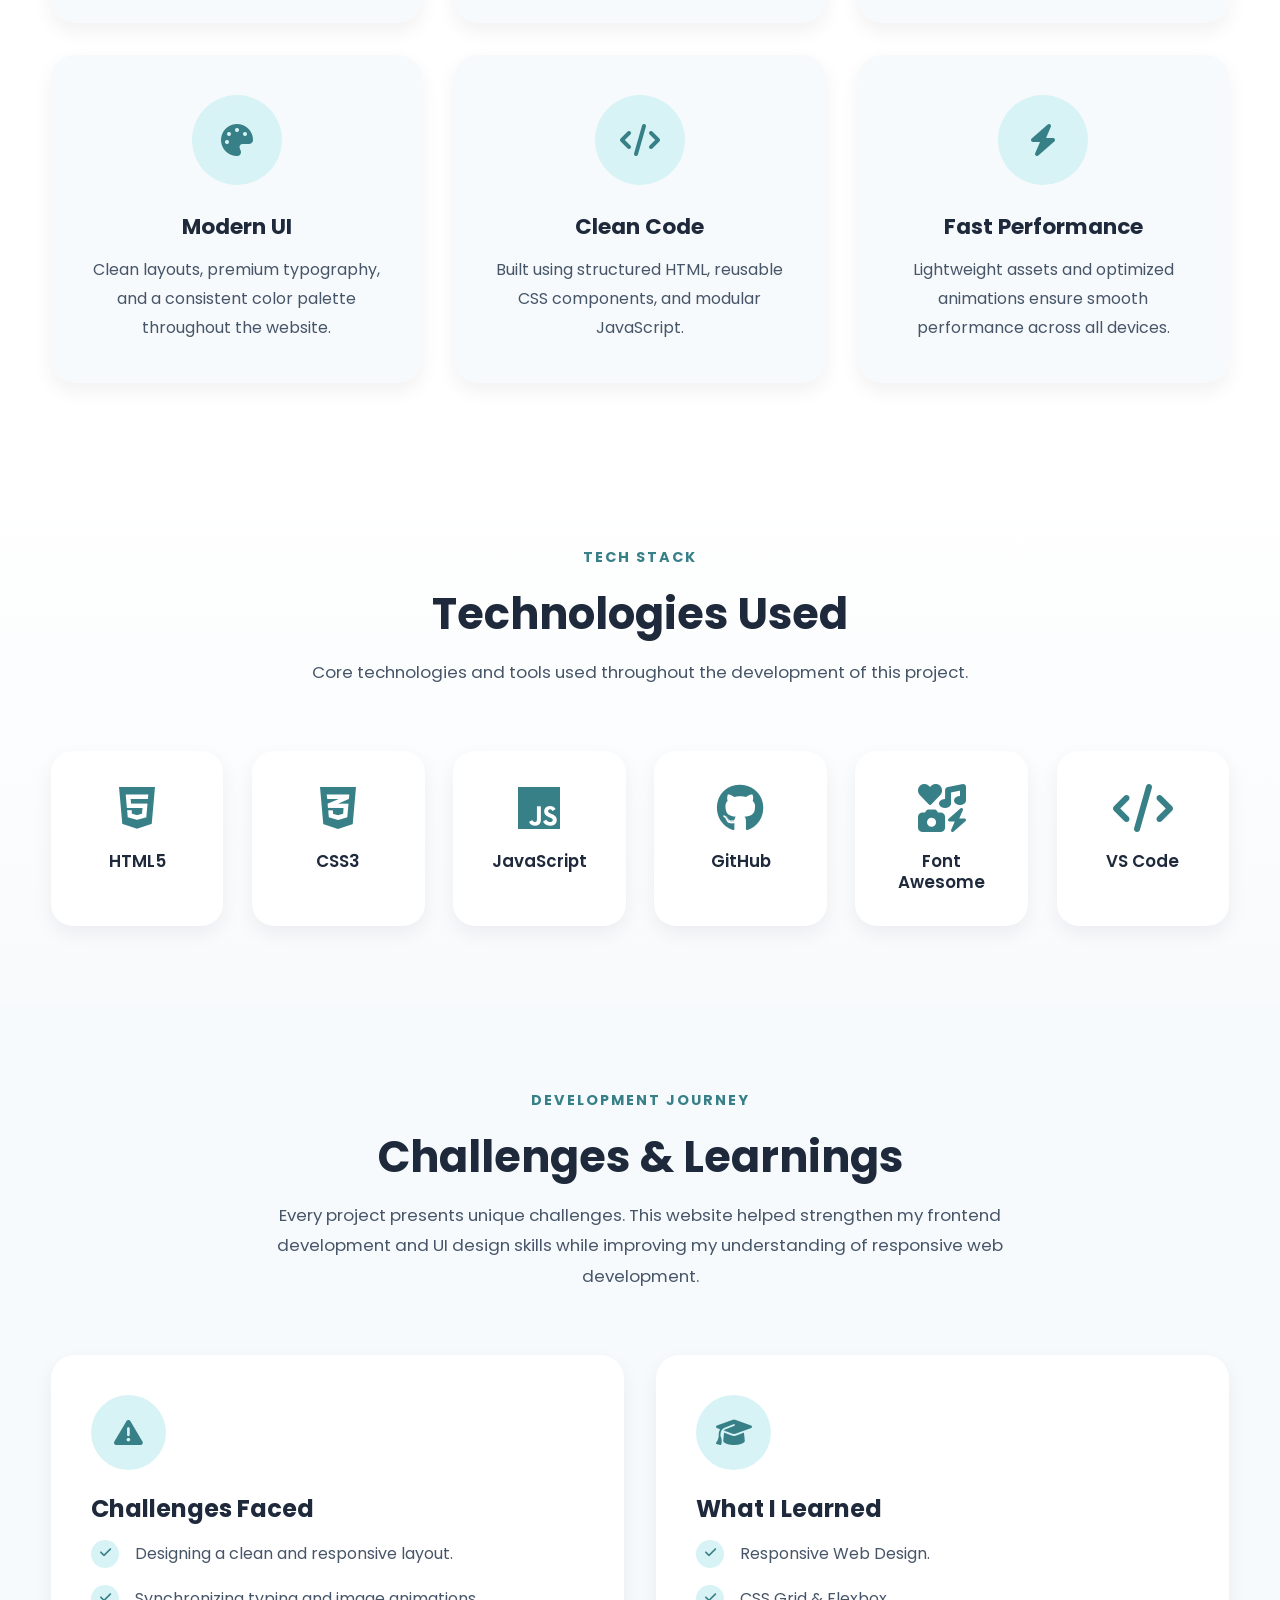
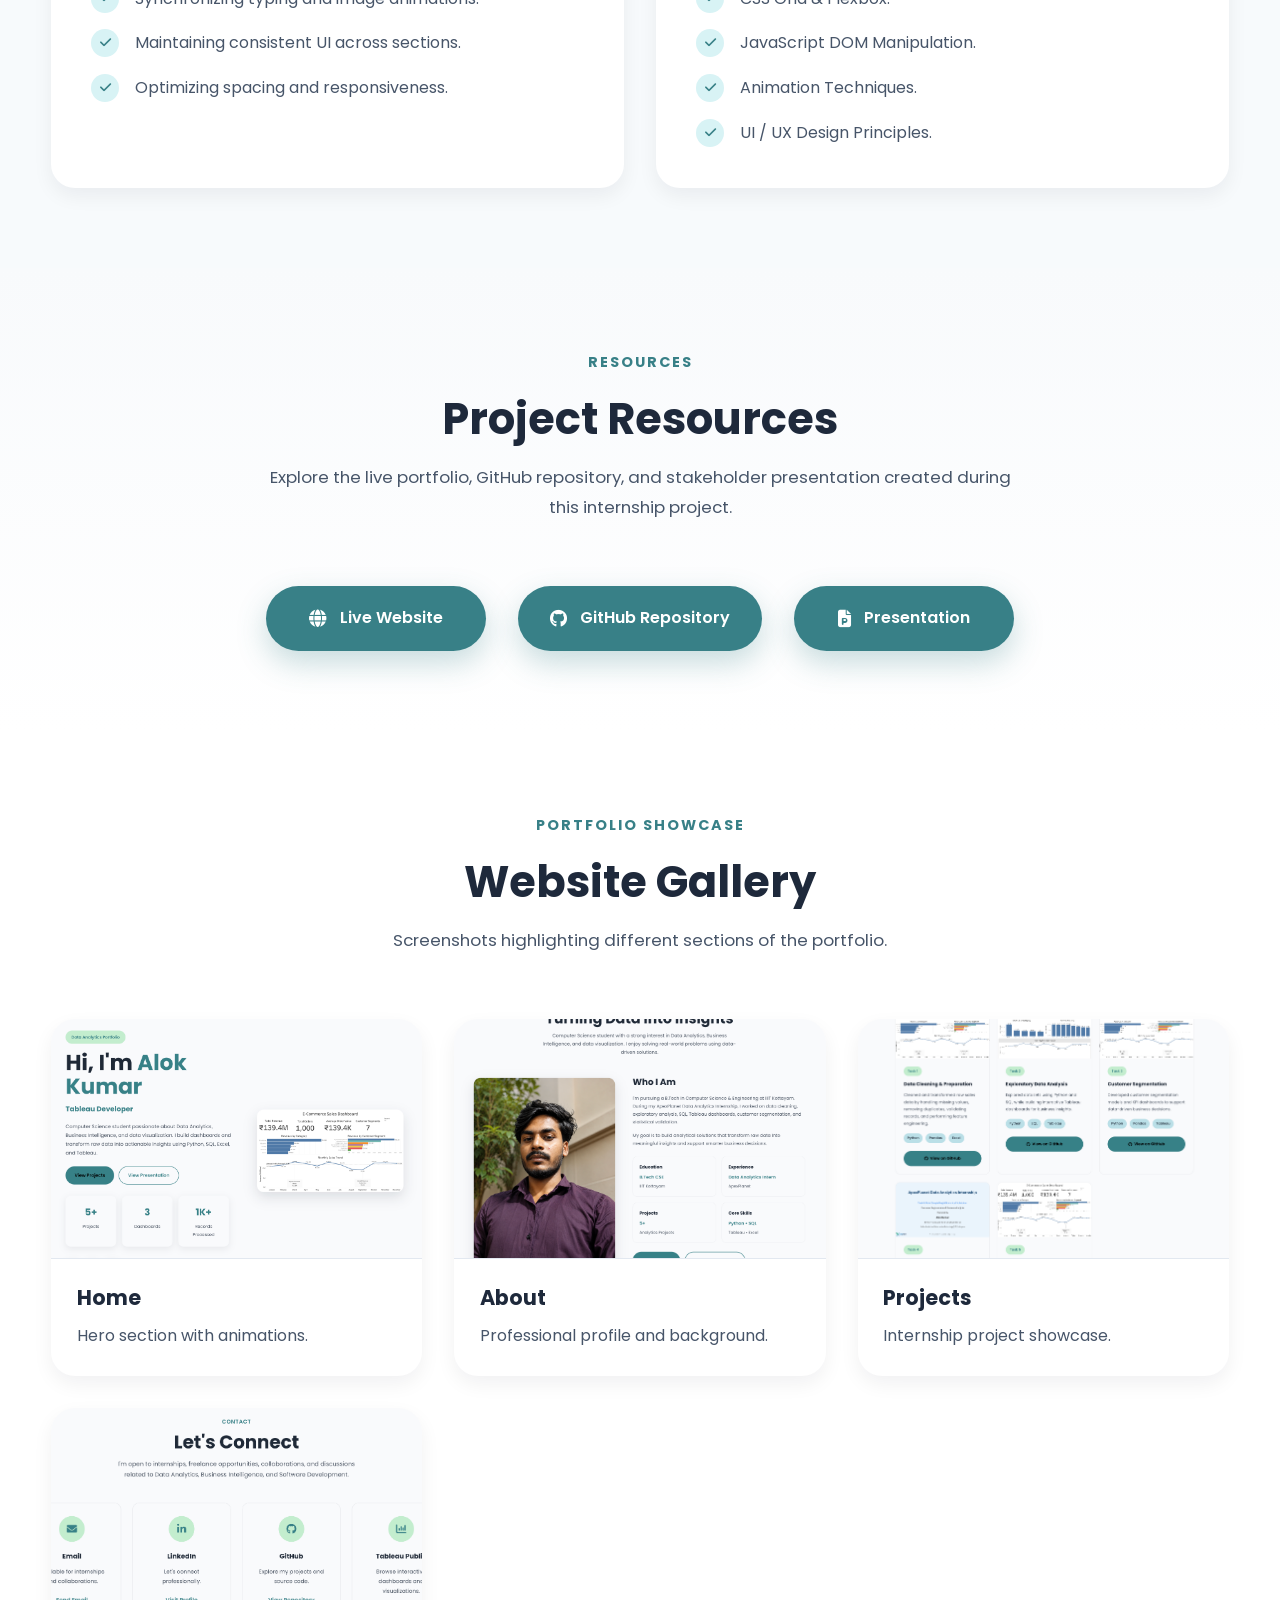
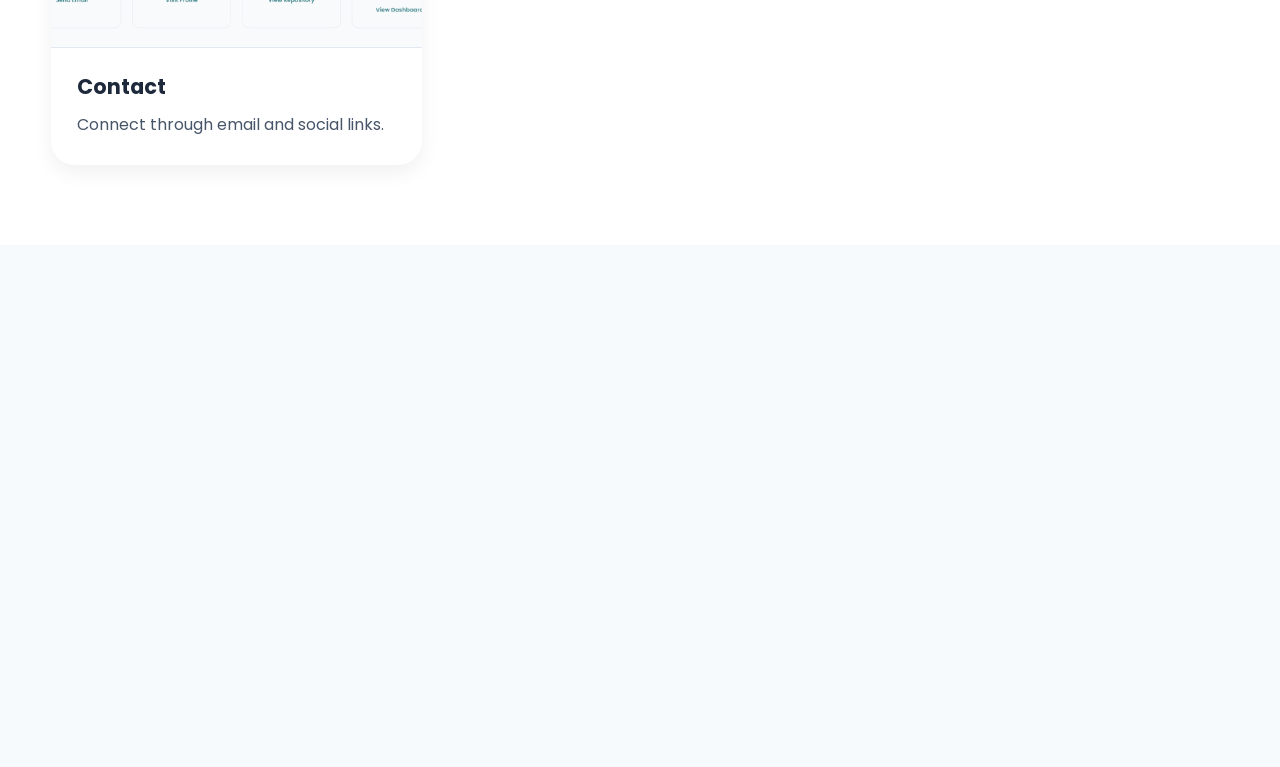
==== commit 440c144e: "Update Task 5 capstone portfolio" ====
--- a/task5.html
+++ b/task5.html
@@ -45,12 +45,11 @@
     <section class="project-hero">
       <div class="container hero-container">
         <span class="project-badge">ApexPlanet Internship • Task 5</span>
-        <h1>Interactive Dashboard Website</h1>
+        <h1>Capstone Integration & Portfolio Finalization</h1>
         <p>
-          A responsive portfolio website developed to showcase data analytics
-          projects, internship tasks, dashboards, technical skills, and
-          certifications through a modern, engaging, and user-friendly
-          interface.
+          A professional portfolio integrating the complete ApexPlanet internship journey,
+           including data analytics projects, dashboards, presentation materials, resume,
+            technical skills, and professional profiles.
         </p>
         <div class="project-tech">
           <span>HTML5</span><span>CSS3</span><span>JavaScript</span
@@ -60,17 +59,17 @@
           <div class="hero-card">
             <i class="fa-solid fa-calendar-days"></i>
             <h3>Duration</h3>
-            <p>1 Week</p>
+            <p>8 Days</p>
           </div>
           <div class="hero-card">
             <i class="fa-solid fa-user"></i>
             <h3>Role</h3>
-            <p>Frontend Developer</p>
+            <p>Data Analytics Intern</p>
           </div>
           <div class="hero-card">
             <i class="fa-solid fa-code"></i>
             <h3>Tech Stack</h3>
-            <p>HTML • CSS • JS</p>
+            <p>HTML • CSS • JavaScript • Git • GitHub</p>
           </div>
           <div class="hero-card">
             <i class="fa-solid fa-circle-check"></i>
